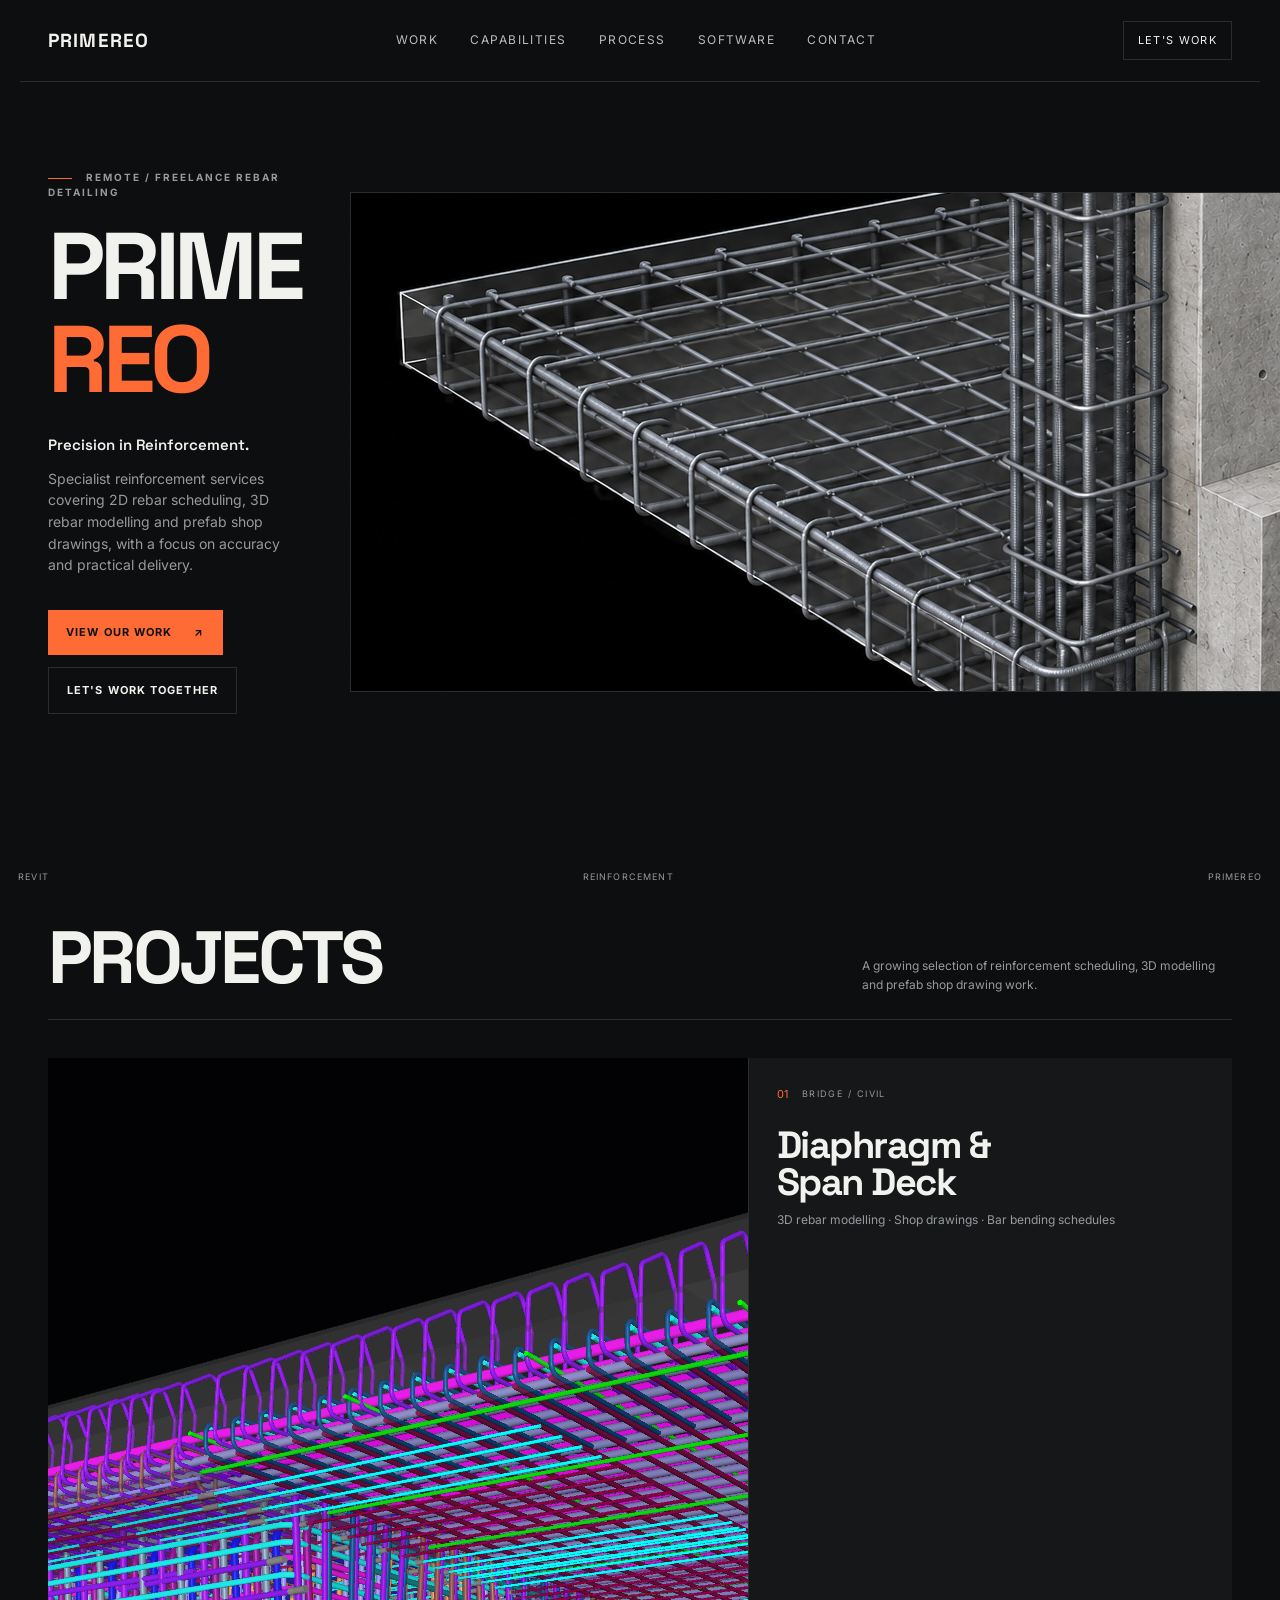
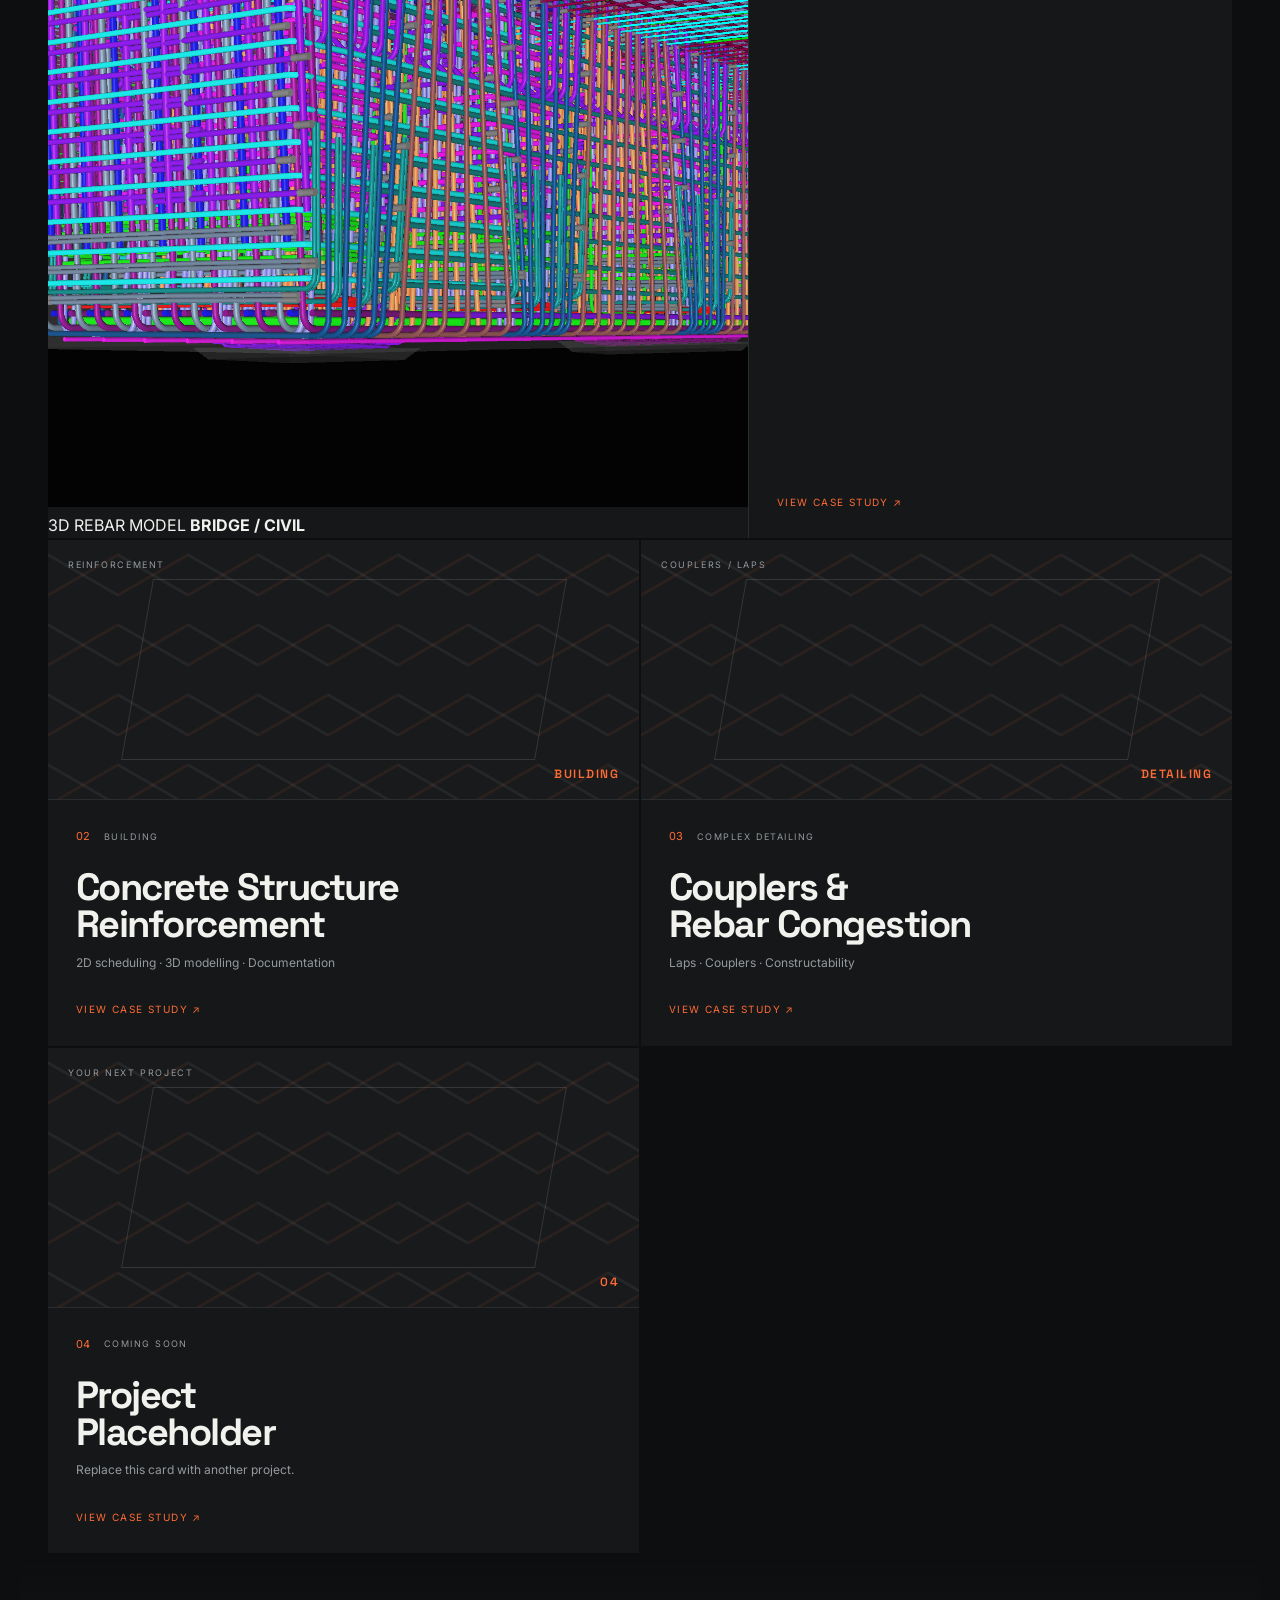
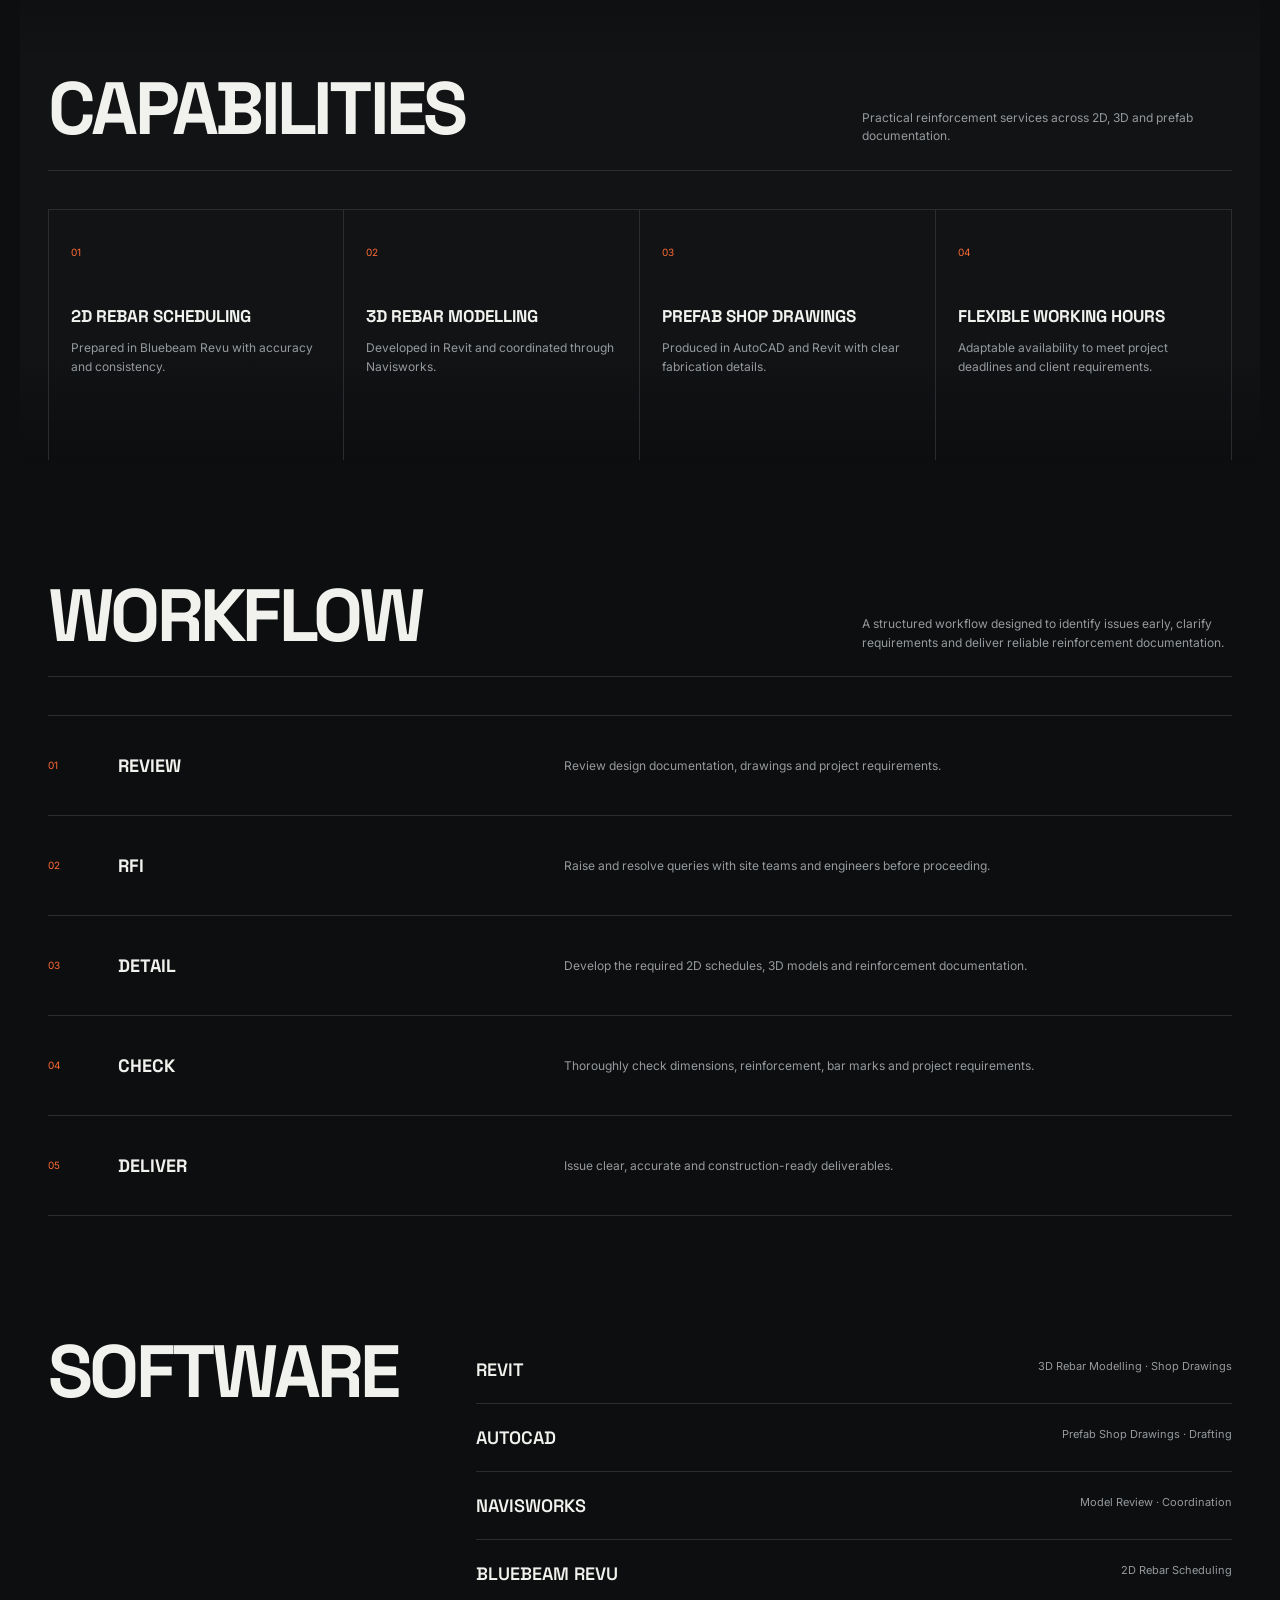
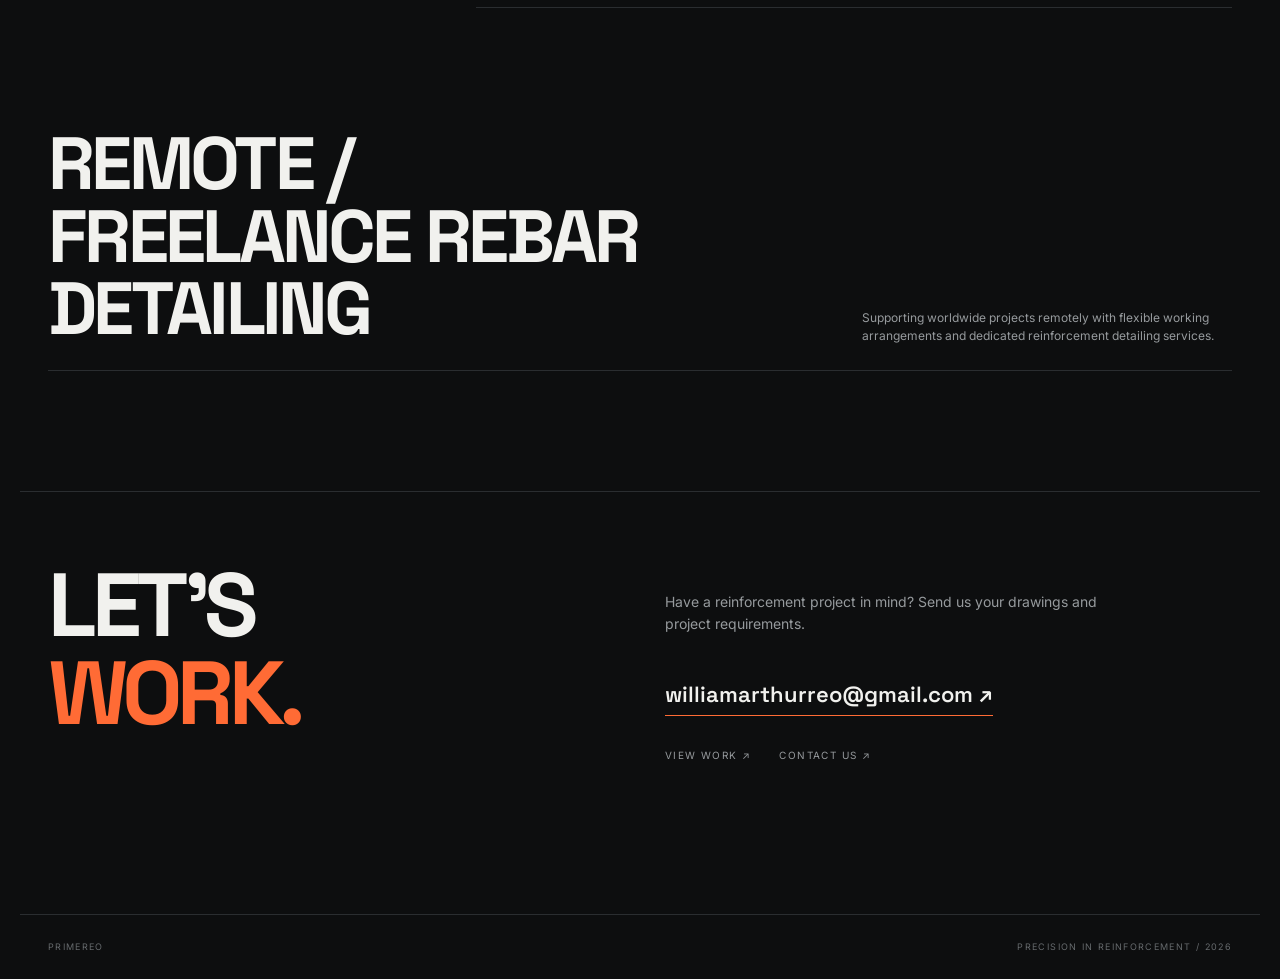
==== index.html @ a0e14dbf "Add files via upload" ====
<!DOCTYPE html>
<html lang="en">

<head>
    <meta charset="UTF-8">
    <meta name="viewport" content="width=device-width, initial-scale=1.0">

    <meta name="description"
        content="PRIMEREO — Precision in Reinforcement. 2D Rebar Scheduling, 3D Rebar Modelling, Prefab Shop Drawings and remote reinforcement detailing.">

    <title>PRIMEREO | Precision in Reinforcement</title>

    <link rel="preconnect" href="https://fonts.googleapis.com">
    <link rel="preconnect" href="https://fonts.gstatic.com" crossorigin>

    <link
        href="https://fonts.googleapis.com/css2?family=Inter:wght@400;500;600;700;800&family=Space+Grotesk:wght@500;600;700&display=swap"
        rel="stylesheet">

    <link rel="stylesheet" href="assets/style.css">
</head>


<body>

<div class="grid-bg"></div>


<!-- NAVIGATION -->
<header class="nav">

    <a class="brand" href="index.html">
        PRIMEREO
    </a>

    <nav>
        <a href="#work">Work</a>
        <a href="#capabilities">Capabilities</a>
        <a href="#process">Process</a>
        <a href="#software">Software</a>
        <a href="#contact">Contact</a>
    </nav>

    <a class="nav-cta" href="#contact">
        Let's work
    </a>

</header>


<main>


<!-- HERO -->
<section class="hero">

    <div class="hero-copy">

        <p class="eyebrow">
            <span></span>
            REMOTE / FREELANCE REBAR DETAILING
        </p>

        <h1>
            PRIME<br>
            <em>REO</em>
        </h1>

        <p class="hero-sub">
            Precision in Reinforcement.
        </p>

        <p class="hero-text">
            Specialist reinforcement services covering 2D rebar scheduling,
            3D rebar modelling and prefab shop drawings, with a focus on
            accuracy and practical delivery.
        </p>

        <div class="hero-actions">

            <a class="btn primary" href="#work">
                View our work <span>↗</span>
            </a>

            <a class="btn secondary" href="#contact">
                Let's work together
            </a>

        </div>

    </div>


    <!-- HERO VISUAL -->
<div class="hero-visual">

    <div class="model-frame">

        <img
            class="hero-image"
            src="images/hero-rebar.png"
            alt="PRIMEREO 3D reinforcement model"
        >


        </div>

        <div class="frame-meta">
            <span>REVIT</span>
            <span>REINFORCEMENT</span>
            <span>PRIMEREO</span>
        </div>

    </div>

</div>

</section>



<!-- PROJECTS -->
<section id="work" class="section">

    <div class="section-head">

        <div>
            <h2>PROJECTS</h2>
        </div>

        <p class="section-note">
            A growing selection of reinforcement scheduling,
            3D modelling and prefab shop drawing work.
        </p>

    </div>


    <div class="project-grid">


        <!-- PROJECT 01 -->
        <a class="project-card featured" href="projects/project-01.html">

<div class="project-image">
    <img
        src="images/project-01.png"
        alt="Diaphragm and Span Deck reinforcement model"
    >
    <span>3D REBAR MODEL</span>
    <b>BRIDGE / CIVIL</b>
</div>

            <div class="project-info">

                <div>
                    <span class="number">01</span>
                    <span class="tag">BRIDGE / CIVIL</span>
                </div>

                <h3>
                    Diaphragm &amp;<br>
                    Span Deck
                </h3>

                <p>
                    3D rebar modelling · Shop drawings · Bar bending schedules
                </p>

                <span class="project-link">
                    View case study ↗
                </span>

            </div>

        </a>


        <!-- PROJECT 02 -->
        <a class="project-card" href="projects/project-02.html">

            <div class="project-image placeholder building">
                <span>REINFORCEMENT</span>
                <b>BUILDING</b>
            </div>

            <div class="project-info">

                <div>
                    <span class="number">02</span>
                    <span class="tag">BUILDING</span>
                </div>

                <h3>
                    Concrete Structure<br>
                    Reinforcement
                </h3>

                <p>
                    2D scheduling · 3D modelling · Documentation
                </p>

                <span class="project-link">
                    View case study ↗
                </span>

            </div>

        </a>


        <!-- PROJECT 03 -->
        <a class="project-card" href="projects/project-03.html">

            <div class="project-image placeholder complex">
                <span>COUPLERS / LAPS</span>
                <b>DETAILING</b>
            </div>

            <div class="project-info">

                <div>
                    <span class="number">03</span>
                    <span class="tag">COMPLEX DETAILING</span>
                </div>

                <h3>
                    Couplers &amp;<br>
                    Rebar Congestion
                </h3>

                <p>
                    Laps · Couplers · Constructability
                </p>

                <span class="project-link">
                    View case study ↗
                </span>

            </div>

        </a>


        <!-- PROJECT 04 -->
        <a class="project-card" href="projects/project-04.html">

            <div class="project-image placeholder custom">
                <span>YOUR NEXT PROJECT</span>
                <b>04</b>
            </div>

            <div class="project-info">

                <div>
                    <span class="number">04</span>
                    <span class="tag">COMING SOON</span>
                </div>

                <h3>
                    Project<br>
                    Placeholder
                </h3>

                <p>
                    Replace this card with another project.
                </p>

                <span class="project-link">
                    View case study ↗
                </span>

            </div>

        </a>


    </div>

</section>



<!-- CAPABILITIES -->
<section id="capabilities" class="section capabilities">

    <div class="section-head">

        <div>
            <h2>CAPABILITIES</h2>
        </div>

        <p class="section-note">
            Practical reinforcement services across 2D, 3D and prefab documentation.
        </p>

    </div>


    <div class="cap-grid">

        <article>
            <span>01</span>
            <h3>2D REBAR SCHEDULING</h3>
            <p>
                Prepared in Bluebeam Revu with accuracy and consistency.
            </p>
        </article>

        <article>
            <span>02</span>
            <h3>3D REBAR MODELLING</h3>
            <p>
                Developed in Revit and coordinated through Navisworks.
            </p>
        </article>

        <article>
            <span>03</span>
            <h3>PREFAB SHOP DRAWINGS</h3>
            <p>
                Produced in AutoCAD and Revit with clear fabrication details.
            </p>
        </article>

        <article>
            <span>04</span>
            <h3>FLEXIBLE WORKING HOURS</h3>
            <p>
                Adaptable availability to meet project deadlines and client requirements.
            </p>
        </article>

    </div>

</section>



<!-- WORKFLOW -->
<section id="process" class="section process">

    <div class="section-head">

        <div>
            <h2>WORKFLOW</h2>
        </div>

        <p class="section-note">
            A structured workflow designed to identify issues early,
            clarify requirements and deliver reliable reinforcement documentation.
        </p>

    </div>


    <div class="process-list">

        <div>
            <span>01</span>
            <h3>REVIEW</h3>
            <p>
                Review design documentation, drawings and project requirements.
            </p>
        </div>

        <div>
            <span>02</span>
            <h3>RFI</h3>
            <p>
                Raise and resolve queries with site teams and engineers before proceeding.
            </p>
        </div>

        <div>
            <span>03</span>
            <h3>DETAIL</h3>
            <p>
                Develop the required 2D schedules, 3D models and reinforcement documentation.
            </p>
        </div>

        <div>
            <span>04</span>
            <h3>CHECK</h3>
            <p>
                Thoroughly check dimensions, reinforcement, bar marks and project requirements.
            </p>
        </div>

        <div>
            <span>05</span>
            <h3>DELIVER</h3>
            <p>
                Issue clear, accurate and construction-ready deliverables.
            </p>
        </div>

    </div>

</section>



<!-- SOFTWARE -->
<section id="software" class="section software">

    <div class="software-copy">
        <h2>SOFTWARE</h2>
    </div>


    <div class="software-list">

        <div>
            <b>REVIT</b>
            <span>3D Rebar Modelling · Shop Drawings</span>
        </div>

        <div>
            <b>AUTOCAD</b>
            <span>Prefab Shop Drawings · Drafting</span>
        </div>

        <div>
            <b>NAVISWORKS</b>
            <span>Model Review · Coordination</span>
        </div>

        <div>
            <b>BLUEBEAM REVU</b>
            <span>2D Rebar Scheduling</span>
        </div>

    </div>

</section>



<!-- REMOTE / FREELANCE -->
<section class="section">

    <div class="section-head">

        <div>
            <h2>
                REMOTE /<br>
                FREELANCE REBAR DETAILING
            </h2>
        </div>

        <p class="section-note">
            Supporting worldwide projects remotely with flexible working
            arrangements and dedicated reinforcement detailing services.
        </p>

    </div>

</section>



<!-- CONTACT -->
<section id="contact" class="contact">

    <div>
        <h2>
            LET'S<br>
            <em>WORK.</em>
        </h2>
    </div>


    <div class="contact-right">

        <p>
            Have a reinforcement project in mind?
            Send us your drawings and project requirements.
        </p>

        <a
            class="contact-email"
            href="mailto:williamarthurreo@gmail.com?subject=PRIMEREO%20Project%20Enquiry"
        >
            williamarthurreo@gmail.com ↗
        </a>


        <div class="contact-links">

            <a href="#work">
                View work ↗
            </a>

            <a href="#contact">
                Contact us ↗
            </a>

        </div>

    </div>

</section>


</main>



<!-- FOOTER -->
<footer>

    <span>
        PRIMEREO
    </span>

    <span>
        PRECISION IN REINFORCEMENT / 2026
    </span>

</footer>


</body>
</html>
---- assets/style.css ----
:root{--bg:#0d0e0f;--panel:#151719;--panel2:#1a1c1f;--text:#f1f1ee;--muted:#969a9d;--line:#2a2d30;--accent:#ff6b35;--max:1240px}
*{box-sizing:border-box}html{scroll-behavior:smooth}body{margin:0;background:var(--bg);color:var(--text);font-family:Inter,Arial,sans-serif;line-height:1.55}a{color:inherit;text-decoration:none}.grid-bg{position:fixed;inset:0;pointer-events:none;opacity:.28;background-image:linear-gradient(rgba(255,255,255,.025) 1px,transparent 1px),linear-gradient(90deg,rgba(255,255,255,.025) 1px,transparent 1px);background-size:64px 64px;mask-image:linear-gradient(to bottom,black,transparent 75%);z-index:-1}.nav{height:82px;max-width:var(--max);margin:auto;padding:0 28px;display:flex;align-items:center;justify-content:space-between;border-bottom:1px solid var(--line)}.brand{font:700 19px "Space Grotesk";letter-spacing:.06em}.nav nav{display:flex;gap:32px}.nav nav a{font-size:12px;text-transform:uppercase;letter-spacing:.12em;color:#b9bcbe}.nav nav a:hover,.contact-links a:hover{color:var(--accent)}.nav-cta{font-size:11px;text-transform:uppercase;letter-spacing:.12em;border:1px solid var(--line);padding:10px 14px}.nav-cta:hover{border-color:var(--accent)}.hero,.section,.contact{max-width:var(--max);margin:auto;padding-left:28px;padding-right:28px}.hero{min-height:720px;display:grid;grid-template-columns:1.02fr .98fr;align-items:center;gap:50px}.eyebrow{font-size:10px;letter-spacing:.2em;color:var(--muted);font-weight:700;margin:0 0 20px}.eyebrow span{display:inline-block;width:24px;height:1px;background:var(--accent);vertical-align:middle;margin-right:10px}h1,h2,h3{font-family:"Space Grotesk",sans-serif;margin:0;line-height:.98}h1{font-size:clamp(56px,7.4vw,112px);letter-spacing:-.055em}h1 em,h2 em{font-style:normal;color:var(--accent)}.hero-sub{font:600 15px "Space Grotesk";margin:28px 0 12px}.hero-sub b{color:var(--accent);padding:0 7px}.hero-text{max-width:570px;color:var(--muted);font-size:14px}.hero-actions{display:flex;gap:12px;margin-top:34px;flex-wrap:wrap}.btn{padding:14px 18px;font-size:11px;text-transform:uppercase;letter-spacing:.1em;font-weight:700}.btn.primary{background:var(--accent);color:#111}.btn.primary span{margin-left:18px}.btn.secondary{border:1px solid var(--line)}.model-frame{height:500px;border:1px solid var(--line);background:linear-gradient(145deg,#181a1c,#0b0c0d);position:relative;overflow:hidden}.frame-label{position:absolute;left:18px;top:16px;font-size:9px;letter-spacing:.17em;color:var(--muted);z-index:3}.frame-meta{position:absolute;bottom:16px;left:18px;right:18px;display:flex;justify-content:space-between;font-size:9px;letter-spacing:.13em;color:var(--muted);z-index:3}.fake-model{position:absolute;inset:70px 35px 60px;transform:perspective(900px) rotateX(55deg) rotateZ(-28deg);transform-style:preserve-3d}.beam{position:absolute;width:82%;height:82px;border:2px solid #777b7e;background:rgba(70,74,77,.18);left:9%;top:30%;transform:translateZ(-35px)}.beam-b{top:54%;height:55px}.bar{position:absolute;width:100%;height:5px;background:var(--accent);left:0;box-shadow:0 0 12px rgba(255,107,53,.15)}.bar-1{top:21%}.bar-2{top:34%}.bar-3{top:47%}.bar-4{top:60%}.bar-5{top:73%}.lig{position:absolute;width:25px;height:110px;border:2px solid #b8bbbd;top:27%}.lig-1{left:25%}.lig-2{left:50%}.lig-3{left:75%}.node{position:absolute;width:22px;height:22px;border:2px solid var(--accent);left:48%;top:46%;box-shadow:0 0 18px rgba(255,107,53,.5)}.section{padding-top:120px}.section-head{display:flex;justify-content:space-between;align-items:end;border-bottom:1px solid var(--line);padding-bottom:24px;margin-bottom:38px}.section-head h2,.software h2{font-size:clamp(42px,6vw,74px);letter-spacing:-.05em}.section-note{max-width:370px;color:var(--muted);font-size:12px;margin:0}.project-grid{display:grid;grid-template-columns:1fr 1fr;gap:2px}.project-card{background:var(--panel);min-height:490px;display:flex;flex-direction:column;transition:.25s ease}.project-card:hover{background:#1a1d20;transform:translateY(-3px)}.project-card.featured{grid-column:span 2;display:grid;grid-template-columns:1.45fr 1fr;min-height:540px}.project-image{position:relative;min-height:260px;overflow:hidden;border-bottom:1px solid var(--line)}.featured .project-image{min-height:540px;border-bottom:0;border-right:1px solid var(--line)}.placeholder{background-color:#181a1c;background-image:linear-gradient(30deg,transparent 48%,rgba(255,255,255,.05) 49%,rgba(255,255,255,.05) 51%,transparent 52%),linear-gradient(150deg,transparent 48%,rgba(255,107,53,.08) 49%,rgba(255,107,53,.08) 51%,transparent 52%);background-size:70px 70px}.placeholder:after{content:"";position:absolute;inset:15%;border:1px solid rgba(255,255,255,.12);transform:skew(-10deg)}.placeholder span{position:absolute;top:18px;left:20px;font-size:9px;letter-spacing:.18em;color:var(--muted);z-index:2}.placeholder b{position:absolute;right:20px;bottom:17px;font:600 12px "Space Grotesk";letter-spacing:.12em;color:var(--accent);z-index:2}.project-info{padding:28px;display:flex;flex-direction:column;flex:1}.project-info>div{display:flex;gap:14px;align-items:center}.number{font-size:11px;color:var(--accent)}.tag{font-size:9px;letter-spacing:.16em;color:var(--muted)}.project-info h3{font-size:38px;letter-spacing:-.04em;margin:24px 0 10px}.project-info p{font-size:12px;color:var(--muted);margin:0}.project-link{margin-top:auto;padding-top:30px;font-size:10px;text-transform:uppercase;letter-spacing:.14em;color:var(--accent)}.capabilities{background:linear-gradient(180deg,transparent,#111315 20%,#111315 80%,transparent)}.cap-grid{display:grid;grid-template-columns:repeat(4,1fr);border-top:1px solid var(--line)}.cap-grid article{padding:28px 22px 34px;border-right:1px solid var(--line);min-height:250px}.cap-grid article:first-child{border-left:1px solid var(--line)}.cap-grid article>span,.process-list>div>span{font-size:10px;color:var(--accent)}.cap-grid h3{font-size:17px;margin:45px 0 15px}.cap-grid p{font-size:12px;color:var(--muted);margin:0}.process-list{border-top:1px solid var(--line)}.process-list>div{display:grid;grid-template-columns:70px 1fr 1.5fr;align-items:center;min-height:100px;border-bottom:1px solid var(--line)}.process-list h3{font-size:18px}.process-list p{font-size:12px;color:var(--muted);margin:0}.software{display:grid;grid-template-columns:1fr 2fr;gap:50px;align-items:start}.software-list>div{display:flex;justify-content:space-between;padding:22px 0;border-bottom:1px solid var(--line)}.software-list b{font:600 18px "Space Grotesk"}.software-list span{font-size:11px;color:var(--muted)}.contact{margin-top:120px;margin-bottom:80px;padding-top:70px;padding-bottom:70px;border-top:1px solid var(--line);display:grid;grid-template-columns:1fr 1fr;gap:50px}.contact h2{font-size:clamp(58px,7vw,94px);letter-spacing:-.06em}.contact-right{padding-top:15px}.contact-right>p{max-width:450px;color:var(--muted);font-size:14px}.contact-email{display:inline-block;font:600 22px "Space Grotesk";margin:32px 0;border-bottom:1px solid var(--accent);padding-bottom:7px}.contact-links{display:flex;gap:28px;font-size:10px;text-transform:uppercase;letter-spacing:.14em;color:var(--muted)}footer{border-top:1px solid var(--line);max-width:var(--max);margin:auto;padding:25px 28px;display:flex;justify-content:space-between;color:#666a6d;font-size:9px;letter-spacing:.15em}@media(max-width:850px){.nav nav{display:none}.hero{grid-template-columns:1fr;padding-top:70px;min-height:auto}.model-frame{height:380px}.project-card.featured{grid-template-columns:1fr}.featured .project-image{min-height:350px;border-right:0;border-bottom:1px solid var(--line)}.project-grid{grid-template-columns:1fr}.cap-grid{grid-template-columns:1fr 1fr}.process-list>div{grid-template-columns:45px 1fr;gap:10px;padding:20px 0}.process-list p{grid-column:2}.software,.contact{grid-template-columns:1fr}.section{padding-top:85px}.contact{margin-top:80px}.nav{padding:0 18px}.hero,.section,.contact{padding-left:18px;padding-right:18px}}@media(max-width:520px){.cap-grid{grid-template-columns:1fr}.cap-grid article{border-left:1px solid var(--line)}.project-info h3{font-size:30px}footer{padding:20px 18px;display:block}footer span{display:block;margin:5px 0}.hero-actions{flex-direction:column;align-items:flex-start}}
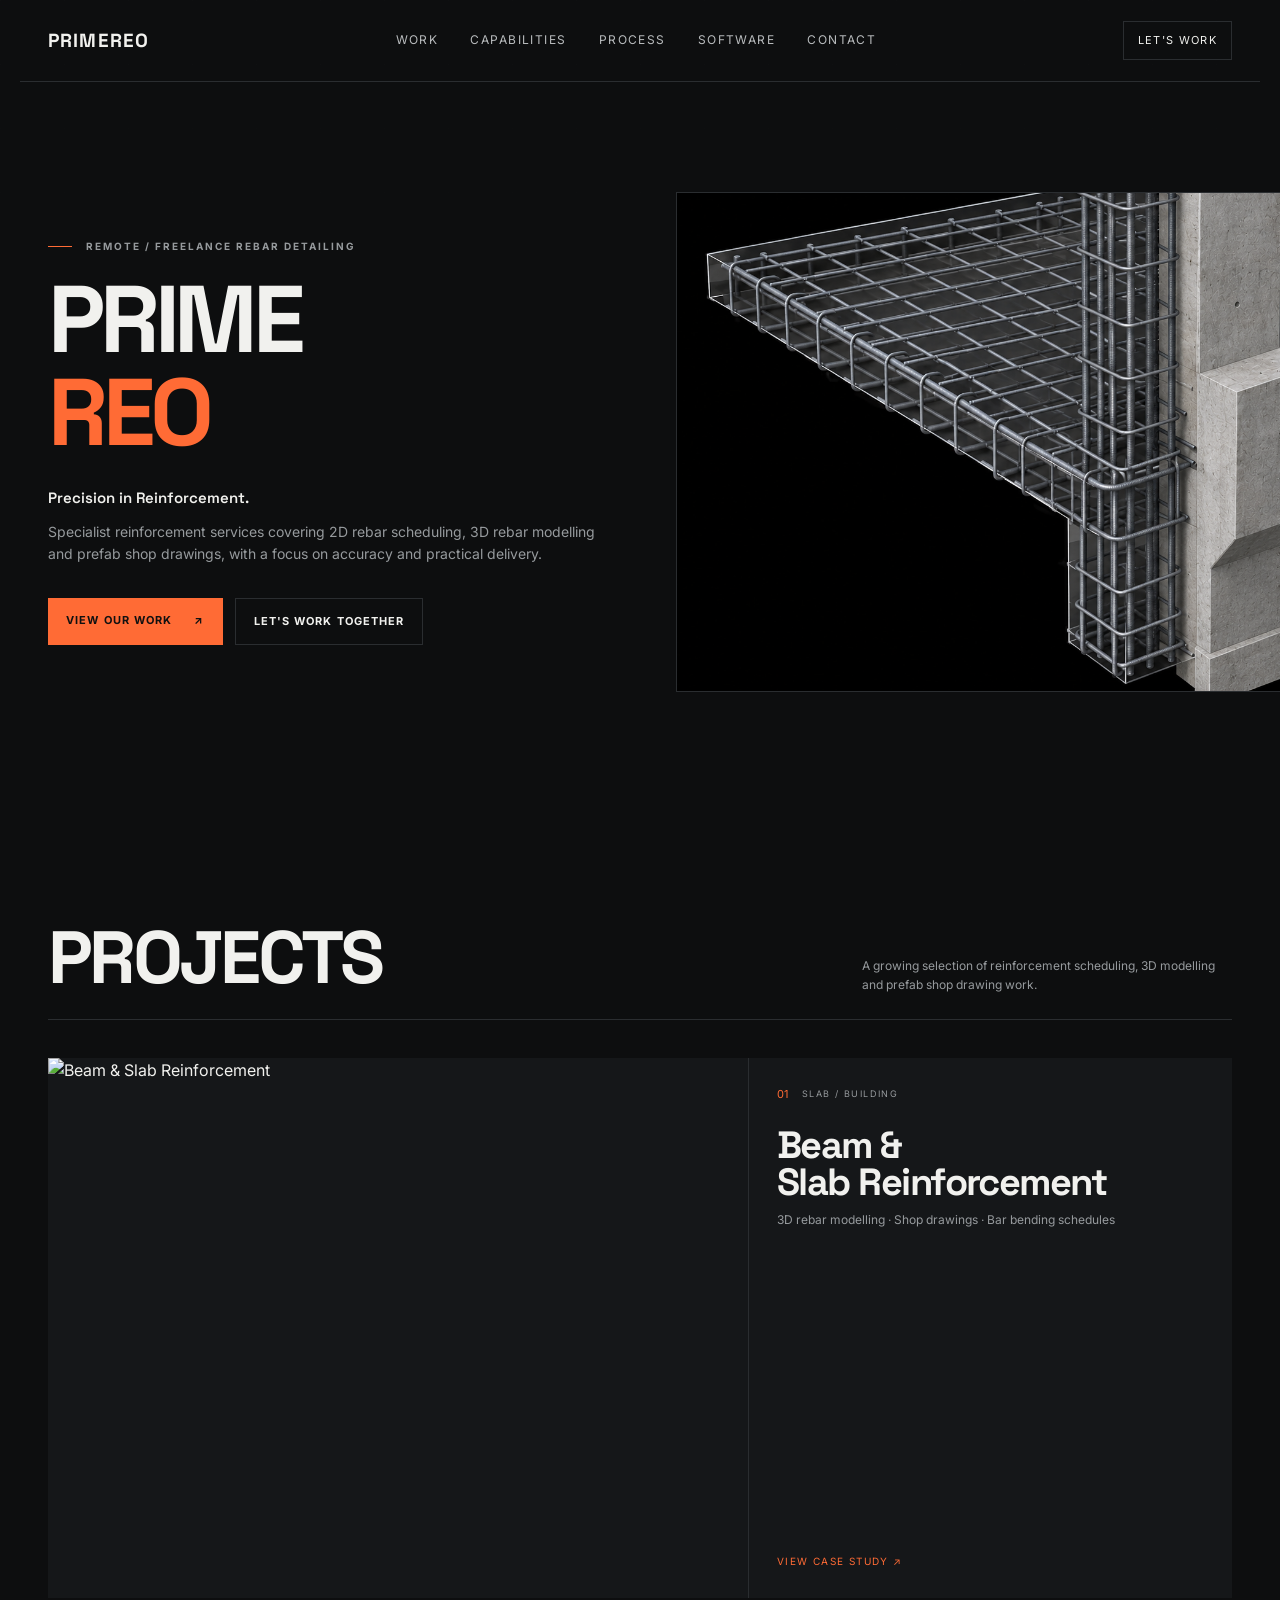
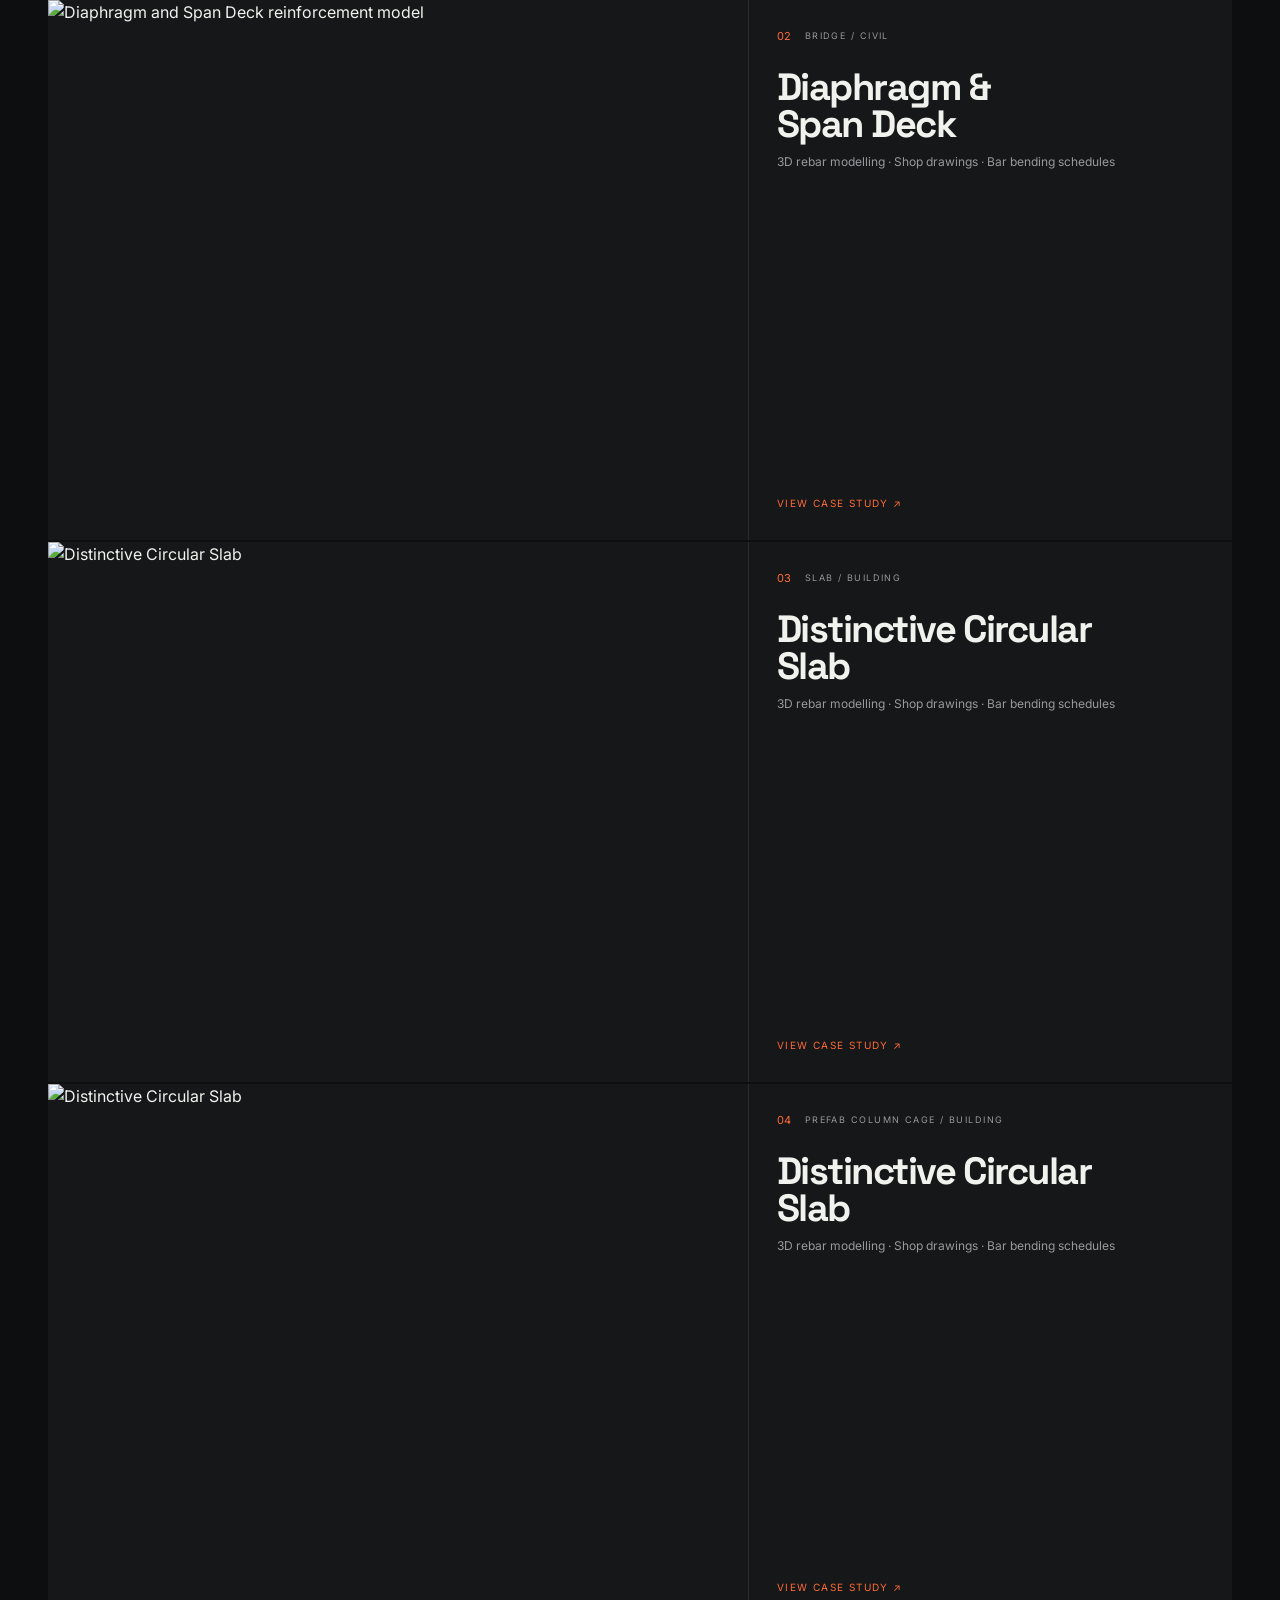
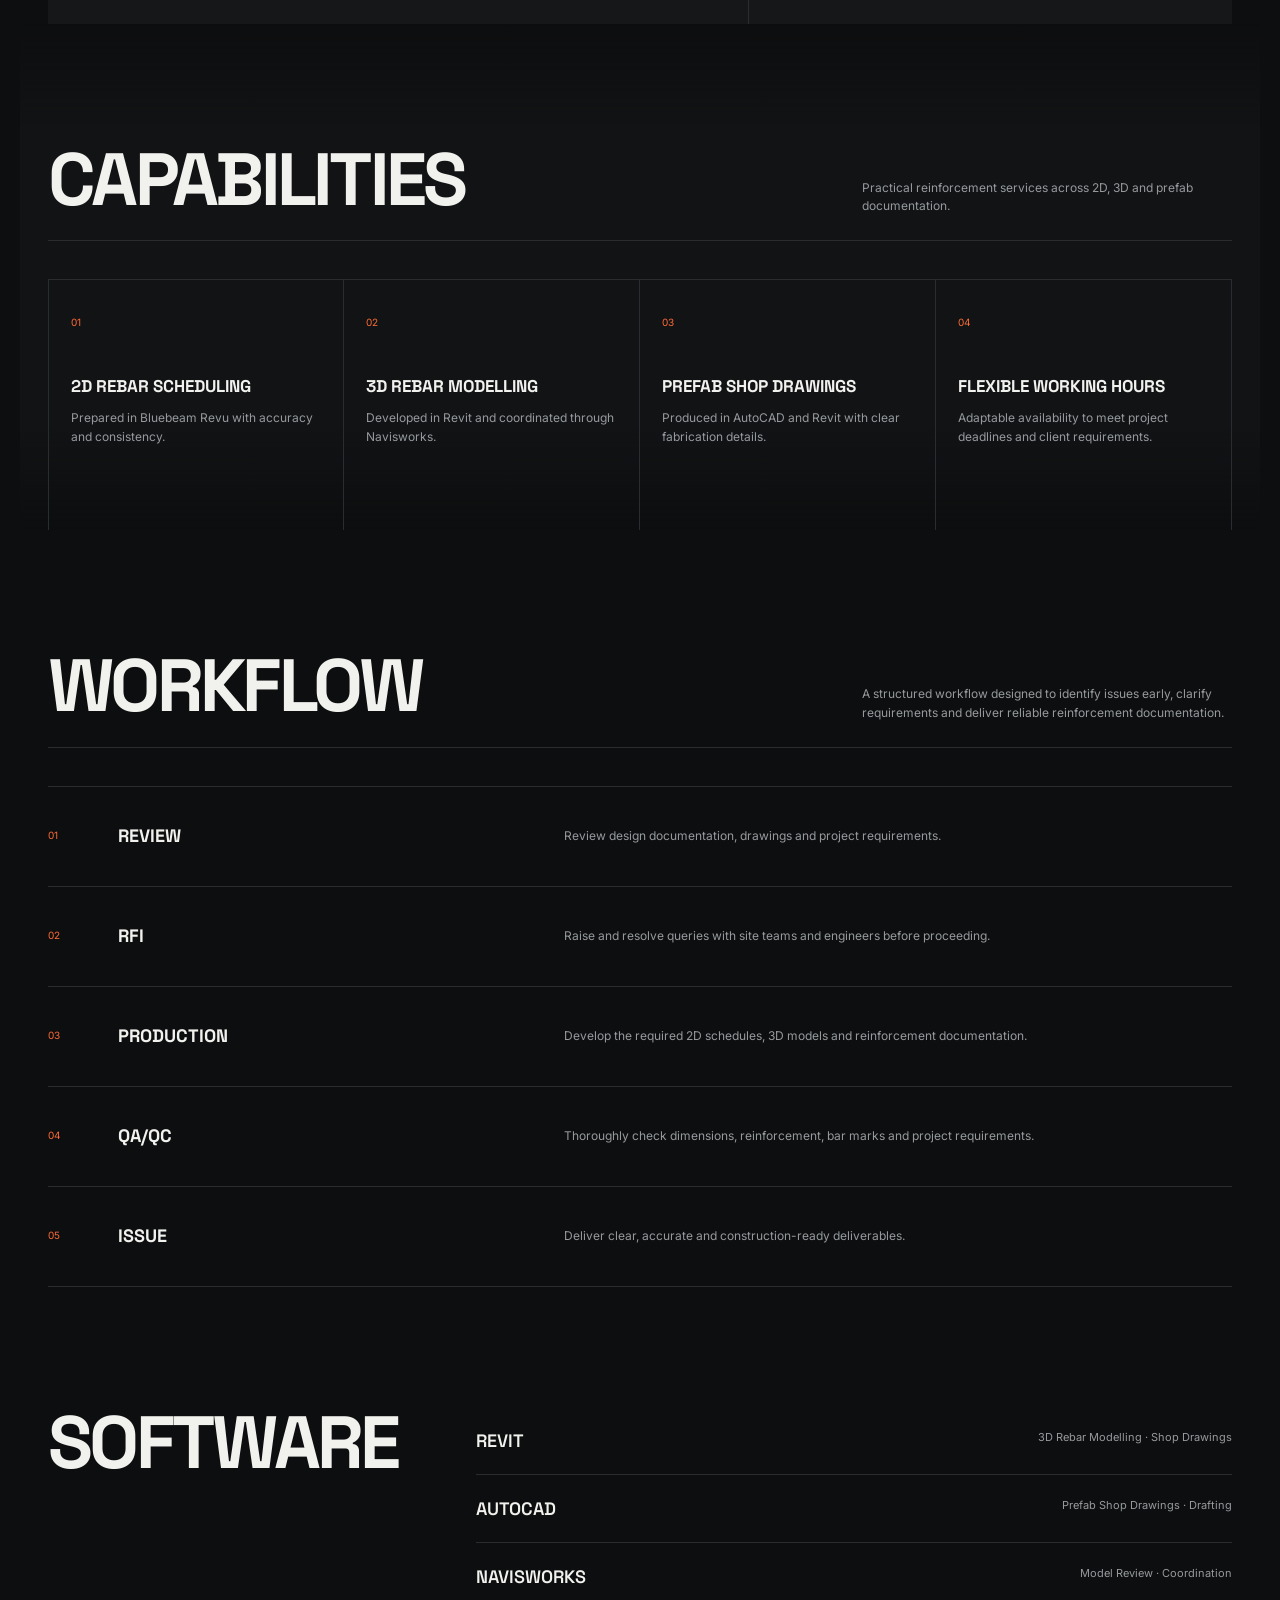
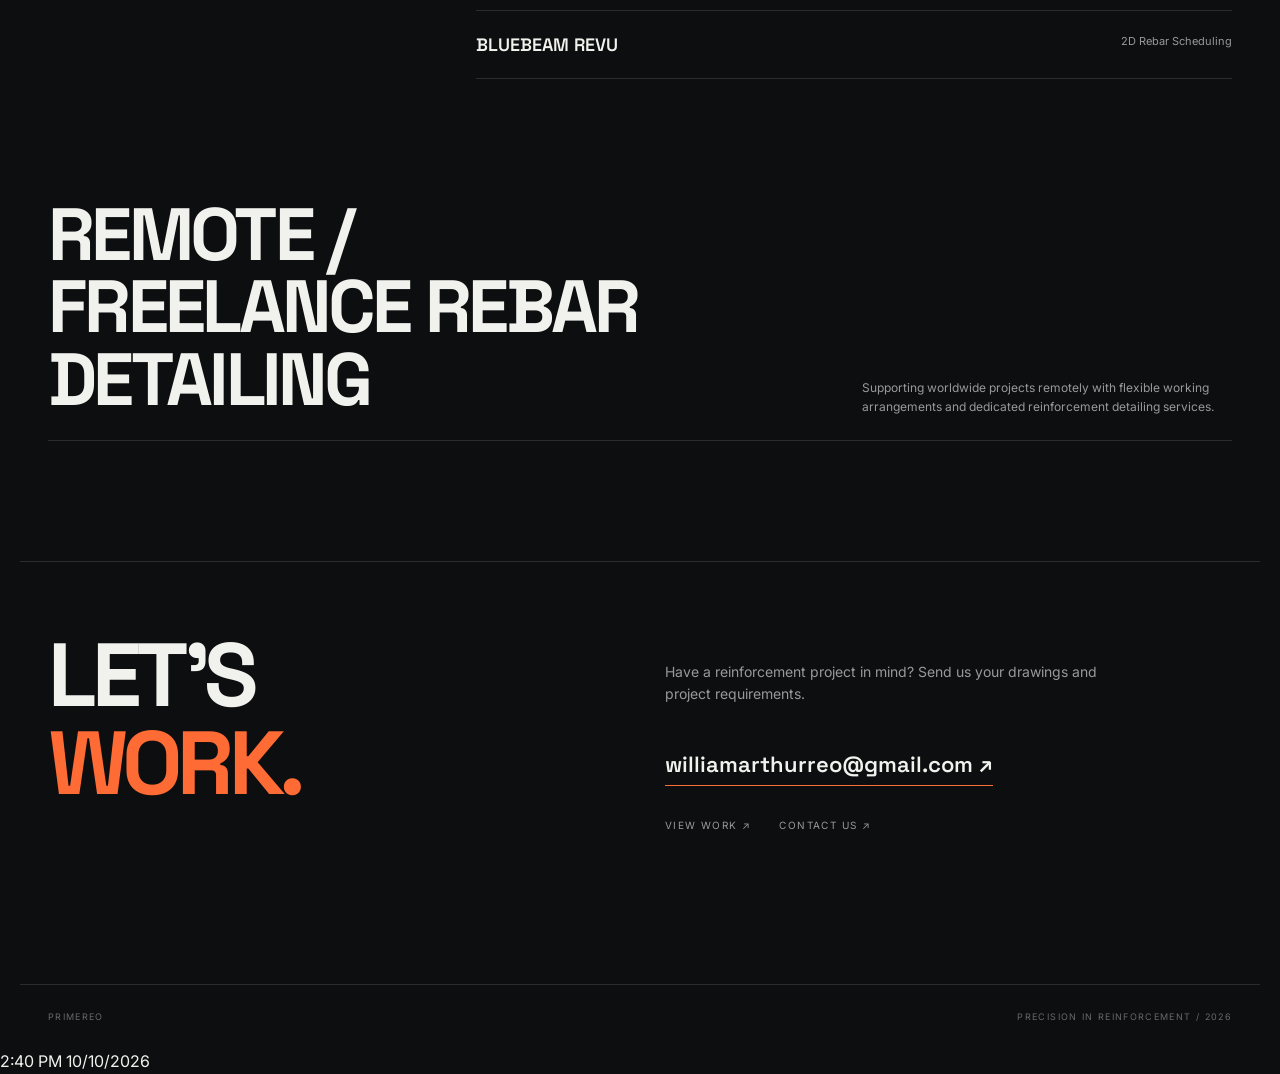
==== commit 5f97a8aa: "Add files via upload" ====
--- a/index.html
+++ b/index.html
@@ -5,8 +5,10 @@
     <meta charset="UTF-8">
     <meta name="viewport" content="width=device-width, initial-scale=1.0">
 
-    <meta name="description"
-        content="PRIMEREO — Precision in Reinforcement. 2D Rebar Scheduling, 3D Rebar Modelling, Prefab Shop Drawings and remote reinforcement detailing.">
+    <meta
+        name="description"
+        content="PRIMEREO — Precision in Reinforcement. 2D Rebar Scheduling, 3D Rebar Modelling, Prefab Shop Drawings and remote reinforcement detailing."
+    >
 
     <title>PRIMEREO | Precision in Reinforcement</title>
 
@@ -15,512 +17,508 @@
 
     <link
         href="https://fonts.googleapis.com/css2?family=Inter:wght@400;500;600;700;800&family=Space+Grotesk:wght@500;600;700&display=swap"
-        rel="stylesheet">
+        rel="stylesheet"
+    >
 
     <link rel="stylesheet" href="assets/style.css">
+
+    <!-- THIẾT LẬP RIÊNG CHO ẢNH HERO -->
+    <style>
+        #primereo-hero {
+            grid-template-columns:
+                minmax(0, 1.02fr)
+                minmax(0, 0.98fr);
+        }
+
+        #primereo-hero .hero-copy,
+        #primereo-hero .hero-visual {
+            min-width: 0;
+        }
+
+        /* Chỉnh chiều rộng và chiều cao hero tại đây */
+        #hero-model-frame {
+            width: 150% !important;
+            max-width: none !important;
+            height: 500px !important;
+
+            position: relative;
+            overflow: hidden;
+        }
+
+        /* Ảnh phủ kín khung, giữ đúng tỷ lệ */
+        #hero-rebar {
+            display: block;
+            width: 100% !important;
+            height: 100% !important;
+
+            object-fit: cover !important;
+            object-position: left center !important;
+        }
+
+        /* Thông tin bên dưới ảnh */
+        #primereo-hero .frame-meta {
+            position: static;
+            padding: 12px 0;
+            gap: 8px;
+            flex-wrap: wrap;
+        }
+
+        /* Điện thoại và màn hình nhỏ */
+        @media (max-width: 850px) {
+            #primereo-hero {
+                grid-template-columns: minmax(0, 1fr);
+            }
+
+            #hero-model-frame {
+                width: 100% !important;
+                max-width: 100% !important;
+                height: 380px !important;
+            }
+        }
+    </style>
 </head>
 
-
 <body>
-
-<div class="grid-bg"></div>
-
-
-<!-- NAVIGATION -->
-<header class="nav">
-
-    <a class="brand" href="index.html">
-        PRIMEREO
-    </a>
-
-    <nav>
-        <a href="#work">Work</a>
-        <a href="#capabilities">Capabilities</a>
-        <a href="#process">Process</a>
-        <a href="#software">Software</a>
-        <a href="#contact">Contact</a>
-    </nav>
-
-    <a class="nav-cta" href="#contact">
-        Let's work
-    </a>
-
-</header>
-
-
-<main>
-
-
-<!-- HERO -->
-<section class="hero">
-
-    <div class="hero-copy">
-
-        <p class="eyebrow">
-            <span></span>
-            REMOTE / FREELANCE REBAR DETAILING
-        </p>
-
-        <h1>
-            PRIME<br>
-            <em>REO</em>
-        </h1>
-
-        <p class="hero-sub">
-            Precision in Reinforcement.
-        </p>
-
-        <p class="hero-text">
-            Specialist reinforcement services covering 2D rebar scheduling,
-            3D rebar modelling and prefab shop drawings, with a focus on
-            accuracy and practical delivery.
-        </p>
-
-        <div class="hero-actions">
-
-            <a class="btn primary" href="#work">
-                View our work <span>↗</span>
-            </a>
-
-            <a class="btn secondary" href="#contact">
-                Let's work together
-            </a>
-
-        </div>
-
-    </div>
-
-
-    <!-- HERO VISUAL -->
-<div class="hero-visual">
-
-    <div class="model-frame">
-
-        <img
-            class="hero-image"
-            src="images/hero-rebar.png"
-            alt="PRIMEREO 3D reinforcement model"
-        >
-
-
-        </div>
-
-        <div class="frame-meta">
-            <span>REVIT</span>
-            <span>REINFORCEMENT</span>
-            <span>PRIMEREO</span>
-        </div>
-
-    </div>
-
-</div>
-
-</section>
-
-
-
-<!-- PROJECTS -->
-<section id="work" class="section">
-
-    <div class="section-head">
-
-        <div>
-            <h2>PROJECTS</h2>
-        </div>
-
-        <p class="section-note">
-            A growing selection of reinforcement scheduling,
-            3D modelling and prefab shop drawing work.
-        </p>
-
-    </div>
-
-
-    <div class="project-grid">
-
-
-        <!-- PROJECT 01 -->
-        <a class="project-card featured" href="projects/project-01.html">
-
-<div class="project-image">
-    <img
-        src="images/project-01.png"
-        alt="Diaphragm and Span Deck reinforcement model"
-    >
-    <span>3D REBAR MODEL</span>
-    <b>BRIDGE / CIVIL</b>
-</div>
-
-            <div class="project-info">
-
-                <div>
-                    <span class="number">01</span>
-                    <span class="tag">BRIDGE / CIVIL</span>
-                </div>
-
-                <h3>
-                    Diaphragm &amp;<br>
-                    Span Deck
-                </h3>
-
+    <div class="grid-bg"></div>
+
+    <!-- NAVIGATION -->
+    <header class="nav">
+        <a class="brand" href="index.html">
+            PRIMEREO
+        </a>
+
+        <nav>
+            <a href="#work">Work</a>
+            <a href="#capabilities">Capabilities</a>
+            <a href="#process">Process</a>
+            <a href="#software">Software</a>
+            <a href="#contact">Contact</a>
+        </nav>
+
+        <a class="nav-cta" href="#contact">
+            Let's work
+        </a>
+    </header>
+
+    <main>
+        <!-- HERO -->
+        <section id="primereo-hero" class="hero">
+            <div class="hero-copy">
+                <p class="eyebrow">
+                    <span></span>
+                    REMOTE / FREELANCE REBAR DETAILING
+                </p>
+
+                <h1>
+                    PRIME<br>
+                    <em>REO</em>
+                </h1>
+
+                <p class="hero-sub">
+                    Precision in Reinforcement.
+                </p>
+
+                <p class="hero-text">
+                    Specialist reinforcement services covering 2D rebar
+                    scheduling, 3D rebar modelling and prefab shop drawings,
+                    with a focus on accuracy and practical delivery.
+                </p>
+
+                <div class="hero-actions">
+                    <a class="btn primary" href="#work">
+                        View our work <span>↗</span>
+                    </a>
+
+                    <a class="btn secondary" href="#contact">
+                        Let's work together
+                    </a>
+                </div>
+            </div>
+
+            <!-- HERO VISUAL -->
+            <div class="hero-visual">
+                <div id="hero-model-frame" class="model-frame">
+                    <img
+                        id="hero-rebar"
+                        class="hero-image"
+                        src="images/hero-rebar.png"
+                        alt="PRIMEREO 3D reinforcement model"
+                    >
+                </div>
+
+
+            </div>
+        </section>
+
+        <!-- PROJECTS -->
+        <section id="work" class="section">
+            <div class="section-head">
+                <div>
+                    <h2>PROJECTS</h2>
+                </div>
+
+                <p class="section-note">
+                    A growing selection of reinforcement scheduling,
+                    3D modelling and prefab shop drawing work.
+                </p>
+            </div>
+
+            <div class="project-grid">
+                <!-- PROJECT 01 -->
+                <a
+                    class="project-card featured"
+                    href="projects/project-01.html"
+                >
+                    <div class="project-image">
+                        <img
+                            src="images/project-01.jpg"
+                            alt="Beam & Slab Reinforcement"
+                        >
+
+
+                    </div>
+
+                    <div class="project-info">
+                        <div>
+                            <span class="number">01</span>
+                            <span class="tag">SLAB / BUILDING</span>
+                        </div>
+
+                        <h3>
+                            Beam &amp;<br>
+                             Slab Reinforcement
+                        </h3>
+
+                        <p>
+                            3D rebar modelling · Shop drawings ·
+                            Bar bending schedules
+                        </p>
+
+                        <span class="project-link">
+                            View case study ↗
+                        </span>
+                    </div>
+                </a>
+
+                <!-- PROJECT 02 -->
+                <a
+                    class="project-card featured"
+                    href="projects/project-02.html"
+                >
+                    <div class="project-image">
+                        <img
+                            src="images/project-02.jpg"
+                            alt="Diaphragm and Span Deck reinforcement model"
+                        >
+
+
+                    </div>
+
+                    <div class="project-info">
+                        <div>
+                            <span class="number">02</span>
+                            <span class="tag">BRIDGE / CIVIL</span>
+                        </div>
+
+                        <h3>
+                            Diaphragm &amp;<br>
+                            Span Deck
+                        </h3>
+
+                        <p>
+                            3D rebar modelling · Shop drawings ·
+                            Bar bending schedules
+                        </p>
+
+                        <span class="project-link">
+                            View case study ↗
+                        </span>
+                    </div>
+                </a>
+<!-- PROJECT 03 -->
+                <a
+                    class="project-card featured"
+                    href="projects/project-03.html"
+                >
+                    <div class="project-image">
+                        <img
+                            src="images/project-03.jpg"
+                            alt="Distinctive Circular Slab"
+                        >
+
+
+                    </div>
+
+                    <div class="project-info">
+                        <div>
+                            <span class="number">03</span>
+                            <span class="tag">SLAB / BUILDING</span>
+                        </div>
+
+                        <h3>
+                            Distinctive Circular<br>
+                            Slab
+                        </h3>
+
+                        <p>
+                            3D rebar modelling · Shop drawings ·
+                            Bar bending schedules
+                        </p>
+
+                        <span class="project-link">
+                            View case study ↗
+                        </span>
+                    </div>
+                </a>
+<!-- PROJECT 04 -->
+                <a
+                    class="project-card featured"
+                    href="projects/project-03.html"
+                >
+                    <div class="project-image">
+                        <img
+                            src="images/project-04.jpg"
+                            alt="Distinctive Circular Slab"
+                        >
+
+
+                    </div>
+
+                    <div class="project-info">
+                        <div>
+                            <span class="number">04</span>
+                            <span class="tag">PREFAB COLUMN CAGE / BUILDING</span>
+                        </div>
+
+                        <h3>
+                            Distinctive Circular<br>
+                            Slab
+                        </h3>
+
+                        <p>
+                            3D rebar modelling · Shop drawings ·
+                            Bar bending schedules
+                        </p>
+
+                        <span class="project-link">
+                            View case study ↗
+                        </span>
+                    </div>
+                </a>
+       
+
+                        </section>
+
+        <!-- CAPABILITIES -->
+        <section id="capabilities" class="section capabilities">
+            <div class="section-head">
+                <div>
+                    <h2>CAPABILITIES</h2>
+                </div>
+
+                <p class="section-note">
+                    Practical reinforcement services across 2D, 3D
+                    and prefab documentation.
+                </p>
+            </div>
+
+            <div class="cap-grid">
+                <article>
+                    <span>01</span>
+                    <h3>2D REBAR SCHEDULING</h3>
+
+                    <p>
+                        Prepared in Bluebeam Revu with accuracy
+                        and consistency.
+                    </p>
+                </article>
+
+                <article>
+                    <span>02</span>
+                    <h3>3D REBAR MODELLING</h3>
+
+                    <p>
+                        Developed in Revit and coordinated
+                        through Navisworks.
+                    </p>
+                </article>
+
+                <article>
+                    <span>03</span>
+                    <h3>PREFAB SHOP DRAWINGS</h3>
+
+                    <p>
+                        Produced in AutoCAD and Revit with clear
+                        fabrication details.
+                    </p>
+                </article>
+
+                <article>
+                    <span>04</span>
+                    <h3>FLEXIBLE WORKING HOURS</h3>
+
+                    <p>
+                        Adaptable availability to meet project deadlines
+                        and client requirements.
+                    </p>
+                </article>
+            </div>
+        </section>
+
+        <!-- WORKFLOW -->
+        <section id="process" class="section process">
+            <div class="section-head">
+                <div>
+                    <h2>WORKFLOW</h2>
+                </div>
+
+                <p class="section-note">
+                    A structured workflow designed to identify issues early,
+                    clarify requirements and deliver reliable
+                    reinforcement documentation.
+                </p>
+            </div>
+
+            <div class="process-list">
+                <div>
+                    <span>01</span>
+                    <h3>REVIEW</h3>
+
+                    <p>
+                        Review design documentation, drawings
+                        and project requirements.
+                    </p>
+                </div>
+
+                <div>
+                    <span>02</span>
+                    <h3>RFI</h3>
+
+                    <p>
+                        Raise and resolve queries with site teams
+                        and engineers before proceeding.
+                    </p>
+                </div>
+
+                <div>
+                    <span>03</span>
+                    <h3>PRODUCTION</h3>
+
+                    <p>
+                        Develop the required 2D schedules, 3D models
+                        and reinforcement documentation.
+                    </p>
+                </div>
+
+                <div>
+                    <span>04</span>
+                    <h3>QA/QC</h3>
+
+                    <p>
+                        Thoroughly check dimensions, reinforcement,
+                        bar marks and project requirements.
+                    </p>
+                </div>
+
+                <div>
+                    <span>05</span>
+                    <h3>ISSUE</h3>
+
+                    <p>
+                        Deliver clear, accurate and construction-ready
+                        deliverables.
+                    </p>
+                </div>
+            </div>
+        </section>
+
+        <!-- SOFTWARE -->
+        <section id="software" class="section software">
+            <div class="software-copy">
+                <h2>SOFTWARE</h2>
+            </div>
+
+            <div class="software-list">
+                <div>
+                    <b>REVIT</b>
+                    <span>3D Rebar Modelling · Shop Drawings</span>
+                </div>
+
+                <div>
+                    <b>AUTOCAD</b>
+                    <span>Prefab Shop Drawings · Drafting</span>
+                </div>
+
+                <div>
+                    <b>NAVISWORKS</b>
+                    <span>Model Review · Coordination</span>
+                </div>
+
+                <div>
+                    <b>BLUEBEAM REVU</b>
+                    <span>2D Rebar Scheduling</span>
+                </div>
+            </div>
+        </section>
+
+        <!-- REMOTE / FREELANCE -->
+        <section class="section">
+            <div class="section-head">
+                <div>
+                    <h2>
+                        REMOTE /<br>
+                        FREELANCE REBAR DETAILING
+                    </h2>
+                </div>
+
+                <p class="section-note">
+                    Supporting worldwide projects remotely with flexible
+                    working arrangements and dedicated reinforcement
+                    detailing services.
+                </p>
+            </div>
+        </section>
+
+        <!-- CONTACT -->
+        <section id="contact" class="contact">
+            <div>
+                <h2>
+                    LET'S<br>
+                    <em>WORK.</em>
+                </h2>
+            </div>
+
+            <div class="contact-right">
                 <p>
-                    3D rebar modelling · Shop drawings · Bar bending schedules
-                </p>
-
-                <span class="project-link">
-                    View case study ↗
-                </span>
-
-            </div>
-
-        </a>
-
-
-        <!-- PROJECT 02 -->
-        <a class="project-card" href="projects/project-02.html">
-
-            <div class="project-image placeholder building">
-                <span>REINFORCEMENT</span>
-                <b>BUILDING</b>
-            </div>
-
-            <div class="project-info">
-
-                <div>
-                    <span class="number">02</span>
-                    <span class="tag">BUILDING</span>
-                </div>
-
-                <h3>
-                    Concrete Structure<br>
-                    Reinforcement
-                </h3>
-
-                <p>
-                    2D scheduling · 3D modelling · Documentation
-                </p>
-
-                <span class="project-link">
-                    View case study ↗
-                </span>
-
-            </div>
-
-        </a>
-
-
-        <!-- PROJECT 03 -->
-        <a class="project-card" href="projects/project-03.html">
-
-            <div class="project-image placeholder complex">
-                <span>COUPLERS / LAPS</span>
-                <b>DETAILING</b>
-            </div>
-
-            <div class="project-info">
-
-                <div>
-                    <span class="number">03</span>
-                    <span class="tag">COMPLEX DETAILING</span>
-                </div>
-
-                <h3>
-                    Couplers &amp;<br>
-                    Rebar Congestion
-                </h3>
-
-                <p>
-                    Laps · Couplers · Constructability
-                </p>
-
-                <span class="project-link">
-                    View case study ↗
-                </span>
-
-            </div>
-
-        </a>
-
-
-        <!-- PROJECT 04 -->
-        <a class="project-card" href="projects/project-04.html">
-
-            <div class="project-image placeholder custom">
-                <span>YOUR NEXT PROJECT</span>
-                <b>04</b>
-            </div>
-
-            <div class="project-info">
-
-                <div>
-                    <span class="number">04</span>
-                    <span class="tag">COMING SOON</span>
-                </div>
-
-                <h3>
-                    Project<br>
-                    Placeholder
-                </h3>
-
-                <p>
-                    Replace this card with another project.
-                </p>
-
-                <span class="project-link">
-                    View case study ↗
-                </span>
-
-            </div>
-
-        </a>
-
-
-    </div>
-
-</section>
-
-
-
-<!-- CAPABILITIES -->
-<section id="capabilities" class="section capabilities">
-
-    <div class="section-head">
-
-        <div>
-            <h2>CAPABILITIES</h2>
-        </div>
-
-        <p class="section-note">
-            Practical reinforcement services across 2D, 3D and prefab documentation.
-        </p>
-
-    </div>
-
-
-    <div class="cap-grid">
-
-        <article>
-            <span>01</span>
-            <h3>2D REBAR SCHEDULING</h3>
-            <p>
-                Prepared in Bluebeam Revu with accuracy and consistency.
-            </p>
-        </article>
-
-        <article>
-            <span>02</span>
-            <h3>3D REBAR MODELLING</h3>
-            <p>
-                Developed in Revit and coordinated through Navisworks.
-            </p>
-        </article>
-
-        <article>
-            <span>03</span>
-            <h3>PREFAB SHOP DRAWINGS</h3>
-            <p>
-                Produced in AutoCAD and Revit with clear fabrication details.
-            </p>
-        </article>
-
-        <article>
-            <span>04</span>
-            <h3>FLEXIBLE WORKING HOURS</h3>
-            <p>
-                Adaptable availability to meet project deadlines and client requirements.
-            </p>
-        </article>
-
-    </div>
-
-</section>
-
-
-
-<!-- WORKFLOW -->
-<section id="process" class="section process">
-
-    <div class="section-head">
-
-        <div>
-            <h2>WORKFLOW</h2>
-        </div>
-
-        <p class="section-note">
-            A structured workflow designed to identify issues early,
-            clarify requirements and deliver reliable reinforcement documentation.
-        </p>
-
-    </div>
-
-
-    <div class="process-list">
-
-        <div>
-            <span>01</span>
-            <h3>REVIEW</h3>
-            <p>
-                Review design documentation, drawings and project requirements.
-            </p>
-        </div>
-
-        <div>
-            <span>02</span>
-            <h3>RFI</h3>
-            <p>
-                Raise and resolve queries with site teams and engineers before proceeding.
-            </p>
-        </div>
-
-        <div>
-            <span>03</span>
-            <h3>DETAIL</h3>
-            <p>
-                Develop the required 2D schedules, 3D models and reinforcement documentation.
-            </p>
-        </div>
-
-        <div>
-            <span>04</span>
-            <h3>CHECK</h3>
-            <p>
-                Thoroughly check dimensions, reinforcement, bar marks and project requirements.
-            </p>
-        </div>
-
-        <div>
-            <span>05</span>
-            <h3>DELIVER</h3>
-            <p>
-                Issue clear, accurate and construction-ready deliverables.
-            </p>
-        </div>
-
-    </div>
-
-</section>
-
-
-
-<!-- SOFTWARE -->
-<section id="software" class="section software">
-
-    <div class="software-copy">
-        <h2>SOFTWARE</h2>
-    </div>
-
-
-    <div class="software-list">
-
-        <div>
-            <b>REVIT</b>
-            <span>3D Rebar Modelling · Shop Drawings</span>
-        </div>
-
-        <div>
-            <b>AUTOCAD</b>
-            <span>Prefab Shop Drawings · Drafting</span>
-        </div>
-
-        <div>
-            <b>NAVISWORKS</b>
-            <span>Model Review · Coordination</span>
-        </div>
-
-        <div>
-            <b>BLUEBEAM REVU</b>
-            <span>2D Rebar Scheduling</span>
-        </div>
-
-    </div>
-
-</section>
-
-
-
-<!-- REMOTE / FREELANCE -->
-<section class="section">
-
-    <div class="section-head">
-
-        <div>
-            <h2>
-                REMOTE /<br>
-                FREELANCE REBAR DETAILING
-            </h2>
-        </div>
-
-        <p class="section-note">
-            Supporting worldwide projects remotely with flexible working
-            arrangements and dedicated reinforcement detailing services.
-        </p>
-
-    </div>
-
-</section>
-
-
-
-<!-- CONTACT -->
-<section id="contact" class="contact">
-
-    <div>
-        <h2>
-            LET'S<br>
-            <em>WORK.</em>
-        </h2>
-    </div>
-
-
-    <div class="contact-right">
-
-        <p>
-            Have a reinforcement project in mind?
-            Send us your drawings and project requirements.
-        </p>
-
-        <a
-            class="contact-email"
-            href="mailto:williamarthurreo@gmail.com?subject=PRIMEREO%20Project%20Enquiry"
-        >
-            williamarthurreo@gmail.com ↗
-        </a>
-
-
-        <div class="contact-links">
-
-            <a href="#work">
-                View work ↗
-            </a>
-
-            <a href="#contact">
-                Contact us ↗
-            </a>
-
-        </div>
-
-    </div>
-
-</section>
-
-
-</main>
-
-
-
-<!-- FOOTER -->
-<footer>
-
-    <span>
-        PRIMEREO
-    </span>
-
-    <span>
-        PRECISION IN REINFORCEMENT / 2026
-    </span>
-
-</footer>
-
-
+                    Have a reinforcement project in mind?
+                    Send us your drawings and project requirements.
+                </p>
+
+                <a
+                    class="contact-email"
+                    href="mailto:williamarthurreo@gmail.com?subject=PRIMEREO%20Project%20Enquiry"
+                >
+                    williamarthurreo@gmail.com ↗
+                </a>
+
+                <div class="contact-links">
+                    <a href="#work">
+                        View work ↗
+                    </a>
+
+                    <a href="#contact">
+                        Contact us ↗
+                    </a>
+                </div>
+            </div>
+        </section>
+    </main>
+
+    <!-- FOOTER -->
+    <footer>
+        <span>PRIMEREO</span>
+        <span>PRECISION IN REINFORCEMENT / 2026</span>
+    </footer>
 </body>
-</html>+
+</html>2:40 PM 10/10/2026
